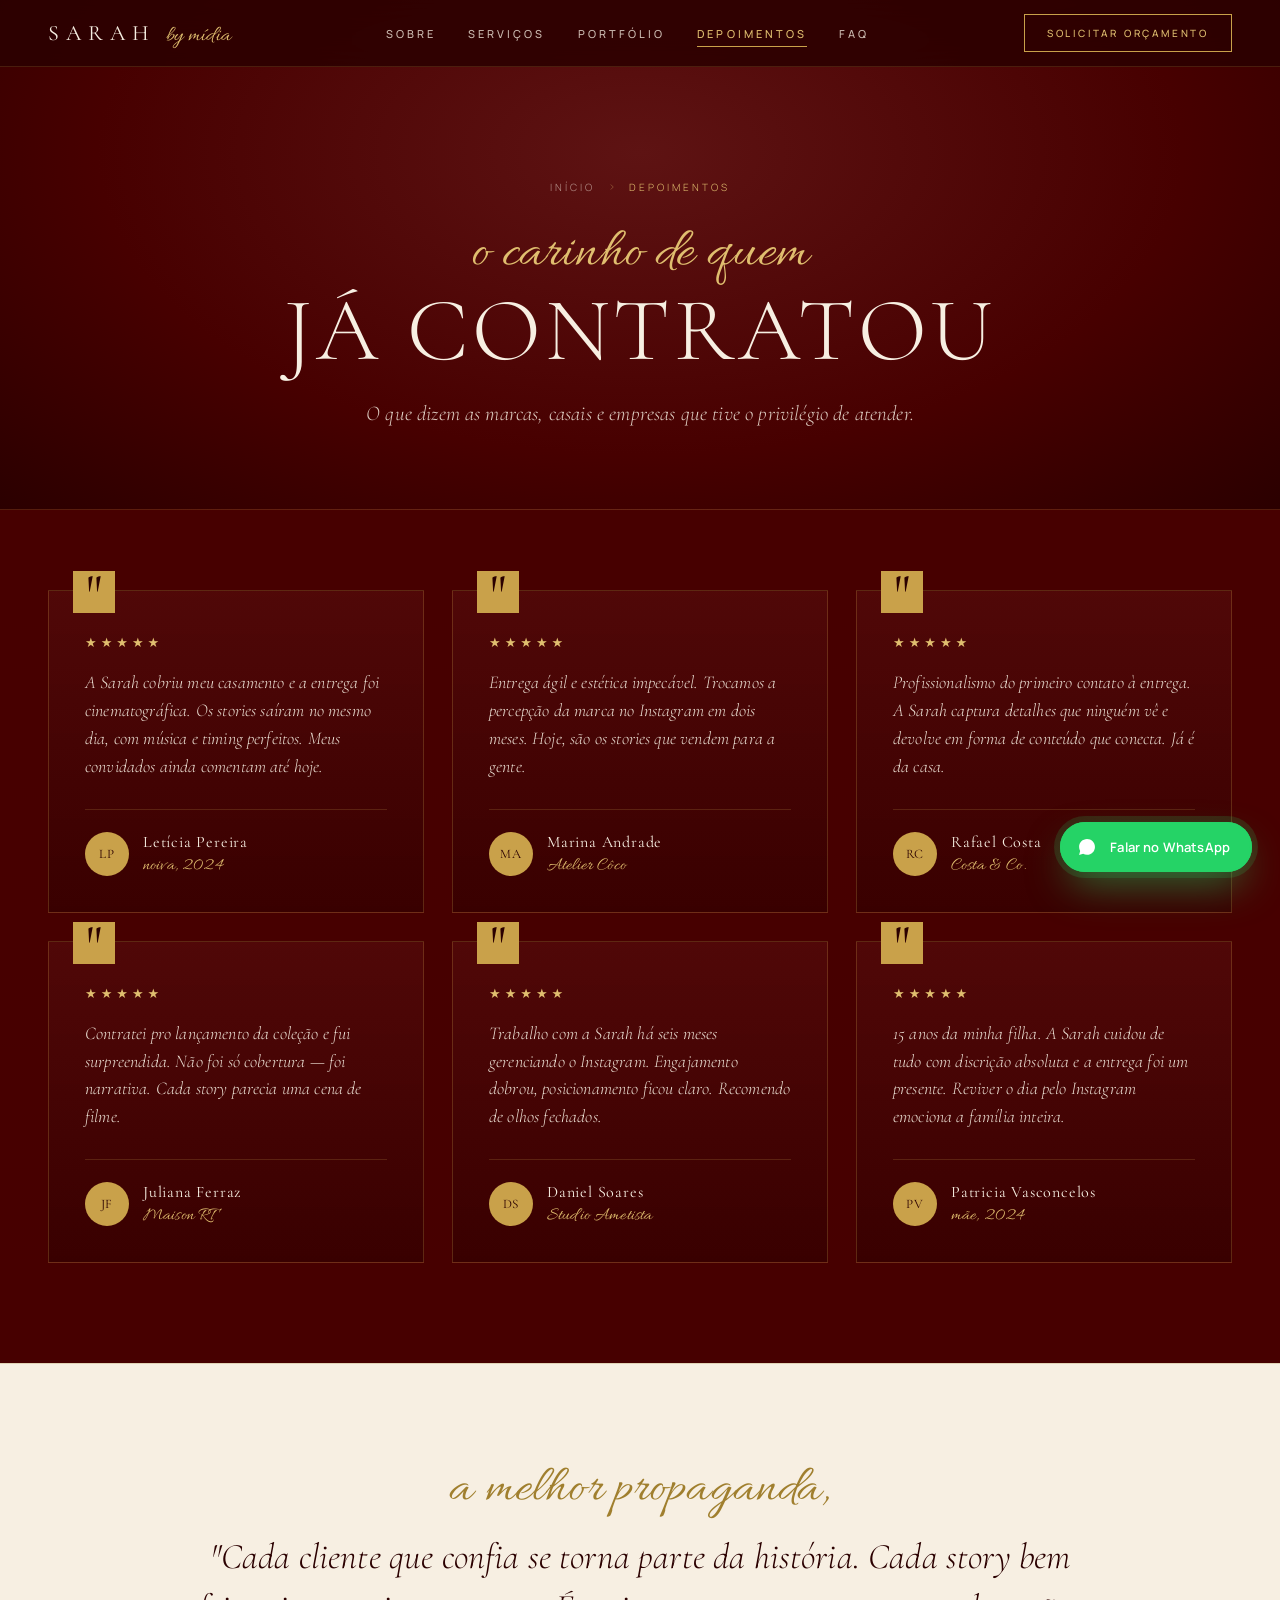
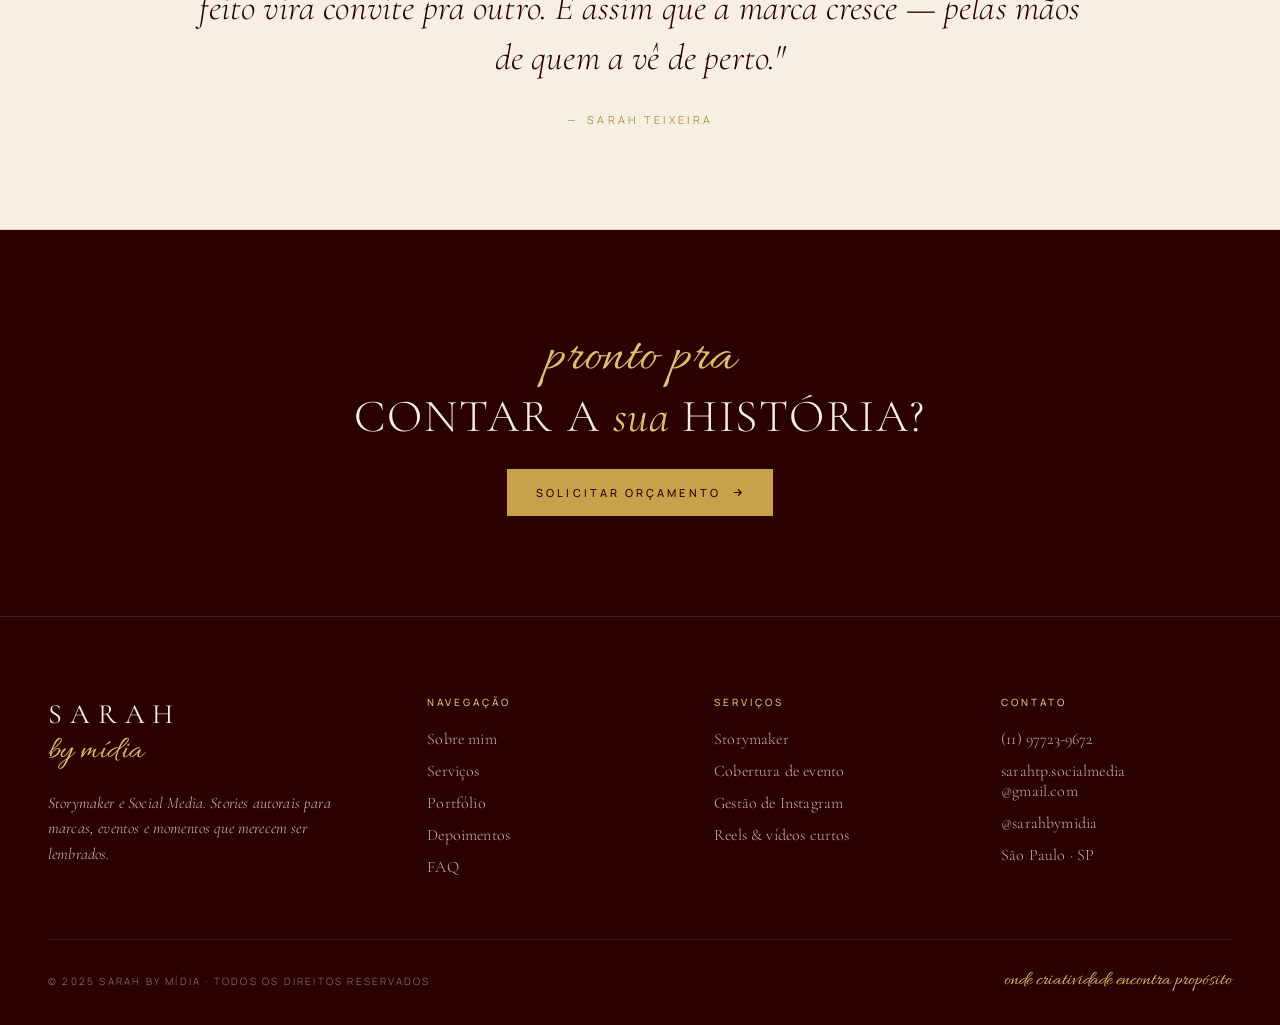
==== depoimentos.html @ 2881ff25 "Publica site Sarah by Midia para revisao do cliente Site estatico (HTML/CSS/JS) do projeto Sarah Soc" ====
<!DOCTYPE html>
<html lang="pt-BR">
<head>
<meta charset="UTF-8" />
<meta name="viewport" content="width=device-width, initial-scale=1.0" />
<title>Depoimentos — Sarah by Mídia</title>
<link rel="preconnect" href="https://fonts.googleapis.com">
<link rel="preconnect" href="https://fonts.gstatic.com" crossorigin>
<link href="https://fonts.googleapis.com/css2?family=Cormorant+Garamond:ital,wght@0,300;0,400;0,500;1,300;1,400;1,500&family=Allura&family=Manrope:wght@200;300;400;500;600&display=swap" rel="stylesheet">
<link rel="stylesheet" href="styles.css">

<style>
.testimonials { padding: 80px 48px 100px; }
.testimonials__container { max-width: 1280px; margin: 0 auto; }
.testimonials__grid {
  display: grid; grid-template-columns: repeat(3, 1fr); gap: 28px;
}
.testimonial {
  background: linear-gradient(180deg, rgba(94,19,19,0.4), rgba(43,0,0,0.5));
  border: 1px solid rgba(201,161,74,0.25);
  padding: 42px 36px 36px; position: relative;
}
.testimonial__quote {
  position: absolute; top: -20px; left: 24px;
  width: 42px; height: 42px; background: var(--gold); color: var(--wine-deep);
  display: grid; place-items: center;
  font-family: var(--font-display); font-size: 56px;
  font-weight: 400; line-height: 0; padding-top: 4px;
}
.testimonial__stars {
  color: var(--gold-light); margin-bottom: 18px;
  letter-spacing: 4px; font-size: 13px;
}
.testimonial__text {
  font-family: var(--font-display); font-style: italic; font-weight: 300;
  font-size: 18px; line-height: 1.55;
  color: rgba(247,239,226,0.92); margin-bottom: 28px;
}
.testimonial__person {
  display: flex; align-items: center; gap: 14px;
  padding-top: 22px; border-top: 1px solid rgba(201,161,74,0.2);
}
.testimonial__avatar {
  width: 44px; height: 44px; border-radius: 50%;
  background: var(--gold);
  display: grid; place-items: center;
  font-family: var(--font-display); font-weight: 400;
  color: var(--wine-deep); font-size: 13px;
  letter-spacing: 0.06em;
}
.testimonial__name strong {
  font-family: var(--font-display); font-weight: 400;
  font-size: 16px; color: var(--cream);
  letter-spacing: 0.05em;
  display: block; line-height: 1.2;
}
.testimonial__name span {
  font-family: var(--font-script);
  font-size: 18px; color: var(--gold-light); line-height: 1;
}
@media (max-width: 980px) { .testimonials__grid { grid-template-columns: 1fr 1fr; } }
@media (max-width: 720px) { .testimonials__grid { grid-template-columns: 1fr; } }

/* PULL QUOTE */
.pull-quote {
  background: var(--cream); color: var(--ink);
  padding: 100px 48px; text-align: center;
  border-top: 1px solid rgba(160,127,46,0.25);
  border-bottom: 1px solid rgba(160,127,46,0.25);
}
.pull-quote__inner { max-width: 900px; margin: 0 auto; }
.pull-quote .script { font-size: clamp(34px, 4.4vw, 52px); color: var(--gold-deep); }
.pull-quote blockquote {
  font-family: var(--font-display); font-style: italic; font-weight: 300;
  font-size: clamp(24px, 3.2vw, 36px); line-height: 1.4;
  color: var(--wine-deep); margin: 16px 0 24px;
}
.pull-quote cite {
  font-style: normal;
  font-size: 11px; letter-spacing: 0.3em; text-transform: uppercase;
  color: var(--gold-deep);
}
.pull-quote cite::before { content: "—"; margin-right: 8px; }

.cta-band {
  padding: 100px 48px; text-align: center; background: var(--wine-deep);
}
.cta-band .script { font-size: clamp(36px, 4.6vw, 56px); margin-bottom: 6px; }
.cta-band h2 {
  font-family: var(--font-display); font-weight: 300;
  font-size: clamp(28px, 3.8vw, 46px); letter-spacing: 0.04em; text-transform: uppercase;
  color: var(--cream); margin-bottom: 28px;
}
.cta-band h2 .italic { font-style: italic; font-weight: 400; text-transform: none; color: var(--gold-light); letter-spacing: 0.005em; }
</style>
</head>
<body>

<header class="nav solid" id="nav">
  <a href="index.html" class="nav__brand">Sarah <small>by mídia</small></a>
  <nav class="nav__links">
    <a href="sobre.html">Sobre</a>
    <a href="servicos.html">Serviços</a>
    <a href="portfolio.html">Portfólio</a>
    <a href="depoimentos.html" class="active">Depoimentos</a>
    <a href="faq.html">FAQ</a>
  </nav>
  <div style="display:flex; gap:12px; align-items:center;">
    <a href="contato.html" class="nav__cta">Solicitar orçamento</a>
    <button class="nav__toggle" aria-label="Menu" onclick="document.getElementById('nav').classList.toggle('open')">
      <svg viewBox="0 0 24 24" fill="none" stroke="currentColor" stroke-width="1.6" width="18" height="18"><path d="M4 7h16M4 12h16M4 17h16"/></svg>
    </button>
  </div>
</header>

<section class="page-hero">
  <div class="crumbs">
    <a href="index.html">Início</a>
    <svg viewBox="0 0 24 24" fill="none" stroke="currentColor" stroke-width="1.6"><path d="M9 6l6 6-6 6"/></svg>
    <span>Depoimentos</span>
  </div>
  <div class="script">o carinho de quem</div>
  <h1>já contratou</h1>
  <p>O que dizem as marcas, casais e empresas que tive o privilégio de atender.</p>
</section>

<section class="testimonials">
  <div class="testimonials__container">
    <div class="testimonials__grid">
      <article class="testimonial">
        <div class="testimonial__quote">"</div>
        <div class="testimonial__stars">★★★★★</div>
        <p class="testimonial__text">A Sarah cobriu meu casamento e a entrega foi cinematográfica. Os stories saíram no mesmo dia, com música e timing perfeitos. Meus convidados ainda comentam até hoje.</p>
        <div class="testimonial__person">
          <div class="testimonial__avatar">LP</div>
          <div class="testimonial__name">
            <strong>Letícia Pereira</strong>
            <span>noiva, 2024</span>
          </div>
        </div>
      </article>

      <article class="testimonial">
        <div class="testimonial__quote">"</div>
        <div class="testimonial__stars">★★★★★</div>
        <p class="testimonial__text">Entrega ágil e estética impecável. Trocamos a percepção da marca no Instagram em dois meses. Hoje, são os stories que vendem para a gente.</p>
        <div class="testimonial__person">
          <div class="testimonial__avatar">MA</div>
          <div class="testimonial__name">
            <strong>Marina Andrade</strong>
            <span>Atelier Côco</span>
          </div>
        </div>
      </article>

      <article class="testimonial">
        <div class="testimonial__quote">"</div>
        <div class="testimonial__stars">★★★★★</div>
        <p class="testimonial__text">Profissionalismo do primeiro contato à entrega. A Sarah captura detalhes que ninguém vê e devolve em forma de conteúdo que conecta. Já é da casa.</p>
        <div class="testimonial__person">
          <div class="testimonial__avatar">RC</div>
          <div class="testimonial__name">
            <strong>Rafael Costa</strong>
            <span>Costa & Co.</span>
          </div>
        </div>
      </article>

      <article class="testimonial">
        <div class="testimonial__quote">"</div>
        <div class="testimonial__stars">★★★★★</div>
        <p class="testimonial__text">Contratei pro lançamento da coleção e fui surpreendida. Não foi só cobertura — foi narrativa. Cada story parecia uma cena de filme.</p>
        <div class="testimonial__person">
          <div class="testimonial__avatar">JF</div>
          <div class="testimonial__name">
            <strong>Juliana Ferraz</strong>
            <span>Maison RT</span>
          </div>
        </div>
      </article>

      <article class="testimonial">
        <div class="testimonial__quote">"</div>
        <div class="testimonial__stars">★★★★★</div>
        <p class="testimonial__text">Trabalho com a Sarah há seis meses gerenciando o Instagram. Engajamento dobrou, posicionamento ficou claro. Recomendo de olhos fechados.</p>
        <div class="testimonial__person">
          <div class="testimonial__avatar">DS</div>
          <div class="testimonial__name">
            <strong>Daniel Soares</strong>
            <span>Studio Ametista</span>
          </div>
        </div>
      </article>

      <article class="testimonial">
        <div class="testimonial__quote">"</div>
        <div class="testimonial__stars">★★★★★</div>
        <p class="testimonial__text">15 anos da minha filha. A Sarah cuidou de tudo com discrição absoluta e a entrega foi um presente. Reviver o dia pelo Instagram emociona a família inteira.</p>
        <div class="testimonial__person">
          <div class="testimonial__avatar">PV</div>
          <div class="testimonial__name">
            <strong>Patricia Vasconcelos</strong>
            <span>mãe, 2024</span>
          </div>
        </div>
      </article>
    </div>
  </div>
</section>

<section class="pull-quote">
  <div class="pull-quote__inner">
    <div class="script">a melhor propaganda,</div>
    <blockquote>
      "Cada cliente que confia se torna parte da história. Cada story bem feito vira convite pra outro. É assim que a marca cresce — pelas mãos de quem a vê de perto."
    </blockquote>
    <cite>Sarah Teixeira</cite>
  </div>
</section>

<section class="cta-band">
  <div class="script">pronto pra</div>
  <h2>contar a <span class="italic">sua</span> história?</h2>
  <a href="contato.html" class="btn btn-gold">
    Solicitar orçamento
    <svg viewBox="0 0 24 24" fill="none" stroke="currentColor" stroke-width="2"><path d="M5 12h14M13 6l6 6-6 6"/></svg>
  </a>
</section>

<footer class="footer">
  <div class="footer__grid">
    <div>
      <div class="footer__brand">Sarah</div>
      <div class="footer__tagline">by mídia</div>
      <p class="footer__about">Storymaker e Social Media. Stories autorais para marcas, eventos e momentos que merecem ser lembrados.</p>
    </div>
    <div class="footer__col">
      <h4>Navegação</h4>
      <ul>
        <li><a href="sobre.html">Sobre mim</a></li>
        <li><a href="servicos.html">Serviços</a></li>
        <li><a href="portfolio.html">Portfólio</a></li>
        <li><a href="depoimentos.html">Depoimentos</a></li>
        <li><a href="faq.html">FAQ</a></li>
      </ul>
    </div>
    <div class="footer__col">
      <h4>Serviços</h4>
      <ul>
        <li><a href="servicos.html">Storymaker</a></li>
        <li><a href="servicos.html">Cobertura de evento</a></li>
        <li><a href="servicos.html">Gestão de Instagram</a></li>
        <li><a href="servicos.html">Reels & vídeos curtos</a></li>
      </ul>
    </div>
    <div class="footer__col">
      <h4>Contato</h4>
      <ul>
        <li><a href="https://wa.me/5511977239672">(11) 97723-9672</a></li>
        <li><a href="mailto:sarahtp.socialmedia@gmail.com">sarahtp.socialmedia<br>@gmail.com</a></li>
        <li><a href="#">@sarahbymidia</a></li>
        <li>São Paulo · SP</li>
      </ul>
    </div>
  </div>
  <div class="footer__bottom">
    <span>© 2025 Sarah by Mídia · Todos os direitos reservados</span>
    <small>onde criatividade encontra propósito</small>
  </div>
</footer>

<a href="https://wa.me/5511977239672?text=Ol%C3%A1%20Sarah%2C%20vim%20do%20site%20e%20gostaria%20de%20um%20or%C3%A7amento." class="wa-float" target="_blank" rel="noopener">
  <span class="pulse"></span>
  <svg viewBox="0 0 32 32" fill="currentColor"><path d="M19.11 17.31c-.31-.16-1.84-.91-2.13-1.01-.29-.11-.49-.16-.7.16-.21.31-.8 1.01-.98 1.22-.18.21-.36.23-.67.08-.31-.16-1.31-.48-2.5-1.54-.92-.82-1.55-1.84-1.73-2.15-.18-.31-.02-.48.14-.63.14-.14.31-.36.47-.54.16-.18.21-.31.31-.52.1-.21.05-.39-.03-.54-.08-.16-.7-1.69-.96-2.31-.25-.61-.51-.53-.7-.54-.18-.01-.39-.01-.6-.01-.21 0-.54.08-.83.39-.29.31-1.09 1.07-1.09 2.6 0 1.53 1.12 3.01 1.27 3.22.16.21 2.2 3.36 5.34 4.71.74.32 1.33.51 1.78.66.75.24 1.43.21 1.97.13.6-.09 1.84-.75 2.1-1.48.26-.73.26-1.35.18-1.48-.08-.13-.28-.21-.59-.36zM16.04 4.5C9.69 4.5 4.5 9.69 4.5 16.04c0 2.04.53 4.03 1.54 5.79L4.5 27.5l5.86-1.53c1.7.93 3.61 1.42 5.68 1.42 6.35 0 11.54-5.19 11.54-11.54S22.39 4.5 16.04 4.5z"/></svg>
  <span>Falar no WhatsApp</span>
</a>

</body>
</html>
---- styles.css ----
/* ============================================================
   SARAH BY MÍDIA — shared styles
   Elegant editorial system: Cormorant Garamond + Allura + Manrope
   ============================================================ */

:root {
  --wine: #470000;
  --wine-deep: #2B0000;
  --wine-soft: #5E1313;
  --gold: #C9A14A;
  --gold-light: #E0BE6F;
  --gold-deep: #A07F2E;
  --cream: #F7EFE2;
  --cream-soft: #FDF8EE;
  --ivory: #FFFFFF;
  --ink: #1A0606;

  --font-display: "Cormorant Garamond", "Times New Roman", serif;
  --font-script: "Allura", "Brush Script MT", cursive;
  --font-body: "Manrope", -apple-system, system-ui, sans-serif;
}

/* ------- reset ------- */
*, *::before, *::after { box-sizing: border-box; }
html { scroll-behavior: smooth; }
body {
  margin: 0;
  font-family: var(--font-body);
  font-weight: 300;
  background: var(--wine);
  color: var(--cream);
  -webkit-font-smoothing: antialiased;
  text-rendering: optimizeLegibility;
  letter-spacing: 0.01em;
}
img { max-width: 100%; display: block; }
a { color: inherit; text-decoration: none; }
button { font: inherit; cursor: pointer; border: none; background: none; color: inherit; }
::selection { background: var(--gold); color: var(--wine-deep); }
h1, h2, h3, h4 { margin: 0; line-height: 1.05; font-weight: 300; }

/* ------- typography helpers ------- */
.display {
  font-family: var(--font-display);
  font-weight: 300;
  letter-spacing: 0.05em;
  text-transform: uppercase;
  line-height: 1.0;
}
.display .italic {
  font-family: var(--font-display);
  font-style: italic;
  font-weight: 400;
  text-transform: none;
  letter-spacing: 0.005em;
}
.script {
  font-family: var(--font-script);
  color: var(--gold-light);
  line-height: 1;
}
.eyebrow {
  font-family: var(--font-body);
  font-size: 11px; font-weight: 500;
  letter-spacing: 0.32em; text-transform: uppercase;
  color: var(--gold-light);
  display: inline-flex; align-items: center; gap: 14px;
}
.eyebrow::before {
  content: ""; width: 28px; height: 1px; background: var(--gold);
}
.eyebrow.center::before { display: none; }

/* ------- layout ------- */
.section { padding: 120px 48px; position: relative; }
.section--lg { padding: 140px 48px; }
.section--sm { padding: 80px 48px; }
.container { max-width: 1280px; margin: 0 auto; }
@media (max-width: 860px) {
  .section, .section--lg, .section--sm { padding-left: 24px; padding-right: 24px; }
  .section { padding-top: 80px; padding-bottom: 80px; }
  .section--lg { padding-top: 96px; padding-bottom: 96px; }
}

/* ------- nav ------- */
.nav {
  position: fixed; top: 0; left: 0; right: 0; z-index: 50;
  padding: 22px 48px;
  display: flex; align-items: center; justify-content: space-between;
  transition: background 0.35s ease, padding 0.35s ease, backdrop-filter 0.35s ease;
}
.nav.scrolled, .nav.solid {
  background: rgba(43, 0, 0, 0.85);
  backdrop-filter: blur(14px);
  -webkit-backdrop-filter: blur(14px);
  padding: 14px 48px;
  border-bottom: 1px solid rgba(201,161,74,0.18);
}
.nav__brand {
  display: flex; align-items: baseline; gap: 8px;
  font-family: var(--font-display);
  font-weight: 400;
  font-size: 22px;
  letter-spacing: 0.32em;
  color: var(--cream);
  text-transform: uppercase;
  white-space: nowrap; flex-shrink: 0;
}
.nav__brand small {
  font-family: var(--font-script);
  font-size: 22px;
  color: var(--gold-light);
  letter-spacing: 0; line-height: 1;
  text-transform: none; font-weight: 400;
  margin-left: 2px;
}
.nav__links { display: flex; gap: 32px; align-items: center; }
.nav__links a {
  font-size: 11px; letter-spacing: 0.28em; text-transform: uppercase;
  font-weight: 500; color: var(--cream); opacity: 0.78;
  transition: opacity 0.2s, color 0.2s;
  position: relative; padding: 4px 0;
}
.nav__links a::after {
  content: ""; position: absolute; left: 0; right: 0; bottom: -2px;
  height: 1px; background: var(--gold);
  transform: scaleX(0); transform-origin: left; transition: transform 0.3s;
}
.nav__links a:hover,
.nav__links a.active { opacity: 1; color: var(--gold-light); }
.nav__links a.active::after,
.nav__links a:hover::after { transform: scaleX(1); }
.nav__cta {
  padding: 11px 22px; border: 1px solid var(--gold);
  font-size: 10px; letter-spacing: 0.28em; text-transform: uppercase;
  color: var(--gold-light); background: transparent;
  font-weight: 500;
  transition: background 0.25s, color 0.25s;
}
.nav__cta:hover { background: var(--gold); color: var(--wine-deep); }
.nav__toggle { display: none; }

@media (max-width: 1100px) {
  .nav__links { display: none; position: fixed; top: 64px; right: 24px;
    flex-direction: column; gap: 12px; padding: 24px 28px;
    background: var(--wine-deep); border: 1px solid rgba(201,161,74,0.25); }
  .nav.open .nav__links { display: flex; }
  .nav__toggle { display: grid; place-items: center; width: 36px; height: 36px;
    border: 1px solid rgba(201,161,74,0.4); color: var(--gold-light); }
}
@media (max-width: 860px) {
  .nav, .nav.scrolled, .nav.solid { padding-left: 24px; padding-right: 24px; }
  .nav__brand { font-size: 18px; }
  .nav__cta { padding: 10px 14px; font-size: 9px; }
}

/* ------- buttons ------- */
.btn {
  display: inline-flex; align-items: center; gap: 10px;
  padding: 15px 28px;
  font-size: 11px; letter-spacing: 0.28em; text-transform: uppercase;
  font-weight: 500;
  transition: all 0.25s ease;
  cursor: pointer; border: 1px solid transparent;
}
.btn-gold { background: var(--gold); color: var(--wine-deep); border-color: var(--gold); }
.btn-gold:hover { background: var(--gold-light); border-color: var(--gold-light); }
.btn-outline { background: transparent; color: var(--cream); border-color: rgba(247,239,226,0.4); }
.btn-outline:hover { border-color: var(--gold); color: var(--gold-light); }
.btn-wine { background: var(--wine-deep); color: var(--cream); border-color: var(--wine-deep); }
.btn-wine:hover { background: var(--wine); }
.btn svg { width: 13px; height: 13px; transition: transform 0.25s; }
.btn:hover svg { transform: translateX(4px); }

/* ------- divider with ornament ------- */
.ornament {
  display: flex; align-items: center; justify-content: center;
  gap: 18px; margin: 28px 0;
}
.ornament span { height: 1px; background: var(--gold); width: 80px; opacity: 0.7; }
.ornament svg { width: 14px; height: 14px; color: var(--gold); }

/* ------- floating WhatsApp ------- */
.wa-float {
  position: fixed; bottom: 28px; right: 28px; z-index: 60;
  display: flex; align-items: center; gap: 12px;
  padding: 14px 22px 14px 16px;
  background: #25D366; color: #fff;
  border-radius: 999px;
  font-size: 13px; font-weight: 600;
  box-shadow: 0 18px 40px -8px rgba(37,211,102,0.55), 0 0 0 6px rgba(37,211,102,0.16);
  transition: transform 0.25s;
}
.wa-float:hover { transform: translateY(-3px); }
.wa-float svg { width: 22px; height: 22px; }
.wa-float .pulse {
  position: absolute; inset: 0; border-radius: 999px;
  border: 2px solid #25D366;
  animation: pulse 2s infinite ease-out; pointer-events: none;
}
@keyframes pulse {
  0% { transform: scale(1); opacity: 0.65; }
  100% { transform: scale(1.6); opacity: 0; }
}
@media (max-width: 560px) { .wa-float span { display: none; } .wa-float { padding: 16px; } }

/* ------- footer ------- */
.footer {
  background: var(--wine-deep);
  padding: 80px 48px 32px;
  border-top: 1px solid rgba(201,161,74,0.2);
}
.footer__grid {
  display: grid; grid-template-columns: 1.4fr 1fr 1fr 1fr; gap: 56px;
  max-width: 1280px; margin: 0 auto 56px;
}
.footer__brand {
  font-family: var(--font-display); font-weight: 400;
  font-size: 28px; letter-spacing: 0.28em; text-transform: uppercase;
  color: var(--cream); margin-bottom: 4px;
}
.footer__tagline {
  font-family: var(--font-script); font-size: 32px;
  color: var(--gold-light); margin-bottom: 24px; line-height: 1;
}
.footer__about {
  font-family: var(--font-display); font-style: italic; font-weight: 300;
  font-size: 16px; line-height: 1.6; color: rgba(247,239,226,0.78);
  max-width: 320px;
}
.footer__col h4 {
  font-family: var(--font-body); font-weight: 500;
  font-size: 10px; letter-spacing: 0.3em; text-transform: uppercase;
  color: var(--gold-light); margin: 0 0 22px;
}
.footer__col ul { list-style: none; margin: 0; padding: 0; display: flex; flex-direction: column; gap: 12px; }
.footer__col a, .footer__col li {
  font-family: var(--font-display); font-size: 16px; font-weight: 300;
  color: rgba(247,239,226,0.75); transition: color 0.2s;
}
.footer__col a:hover { color: var(--gold-light); }
.footer__bottom {
  max-width: 1280px; margin: 0 auto;
  padding-top: 28px; border-top: 1px solid rgba(201,161,74,0.18);
  display: flex; justify-content: space-between; align-items: center;
  font-size: 10px; letter-spacing: 0.22em; text-transform: uppercase;
  color: rgba(247,239,226,0.5);
  flex-wrap: wrap; gap: 16px;
}
.footer__bottom small {
  font-family: var(--font-script); font-size: 20px; letter-spacing: 0;
  color: var(--gold-light); text-transform: none;
}
@media (max-width: 860px) { .footer__grid { grid-template-columns: 1fr 1fr; gap: 32px; } }
@media (max-width: 560px) { .footer__grid { grid-template-columns: 1fr; } }

/* ------- reveal ------- */
.reveal { opacity: 0; transform: translateY(20px); transition: opacity 0.9s ease, transform 0.9s ease; }
.reveal.in { opacity: 1; transform: translateY(0); }

/* ------- image-slot ------- */
image-slot {
  --is-empty-bg: linear-gradient(135deg, var(--wine-soft), var(--wine-deep));
  --is-empty-fg: rgba(201,161,74,0.55);
  --is-empty-border: rgba(201,161,74,0.25);
}

/* ------- page hero (inner pages) ------- */
.page-hero {
  padding: 180px 48px 80px;
  text-align: center;
  position: relative;
  border-bottom: 1px solid rgba(201,161,74,0.18);
  background: radial-gradient(ellipse at 50% 30%, var(--wine-soft) 0%, var(--wine) 60%, var(--wine-deep) 100%);
}
.page-hero .script { font-size: clamp(36px, 4.4vw, 56px); margin-bottom: 4px; }
.page-hero h1 {
  font-family: var(--font-display); font-weight: 300;
  font-size: clamp(48px, 7vw, 96px);
  letter-spacing: 0.04em; text-transform: uppercase;
  color: var(--cream); line-height: 1; margin-bottom: 22px;
}
.page-hero h1 .italic {
  font-style: italic; font-weight: 400;
  text-transform: none; letter-spacing: 0.005em;
}
.page-hero p {
  font-family: var(--font-display); font-style: italic; font-weight: 300;
  font-size: 21px; line-height: 1.5; color: rgba(247,239,226,0.85);
  max-width: 640px; margin: 0 auto;
}
.crumbs {
  font-size: 10px; letter-spacing: 0.3em; text-transform: uppercase;
  color: var(--gold-light); margin-bottom: 32px;
  display: flex; justify-content: center; gap: 12px; align-items: center;
}
.crumbs a { color: rgba(247,239,226,0.6); }
.crumbs a:hover { color: var(--gold-light); }
.crumbs svg { width: 10px; height: 10px; opacity: 0.5; }
@media (max-width: 720px) { .page-hero { padding-top: 130px; padding-bottom: 60px; } }
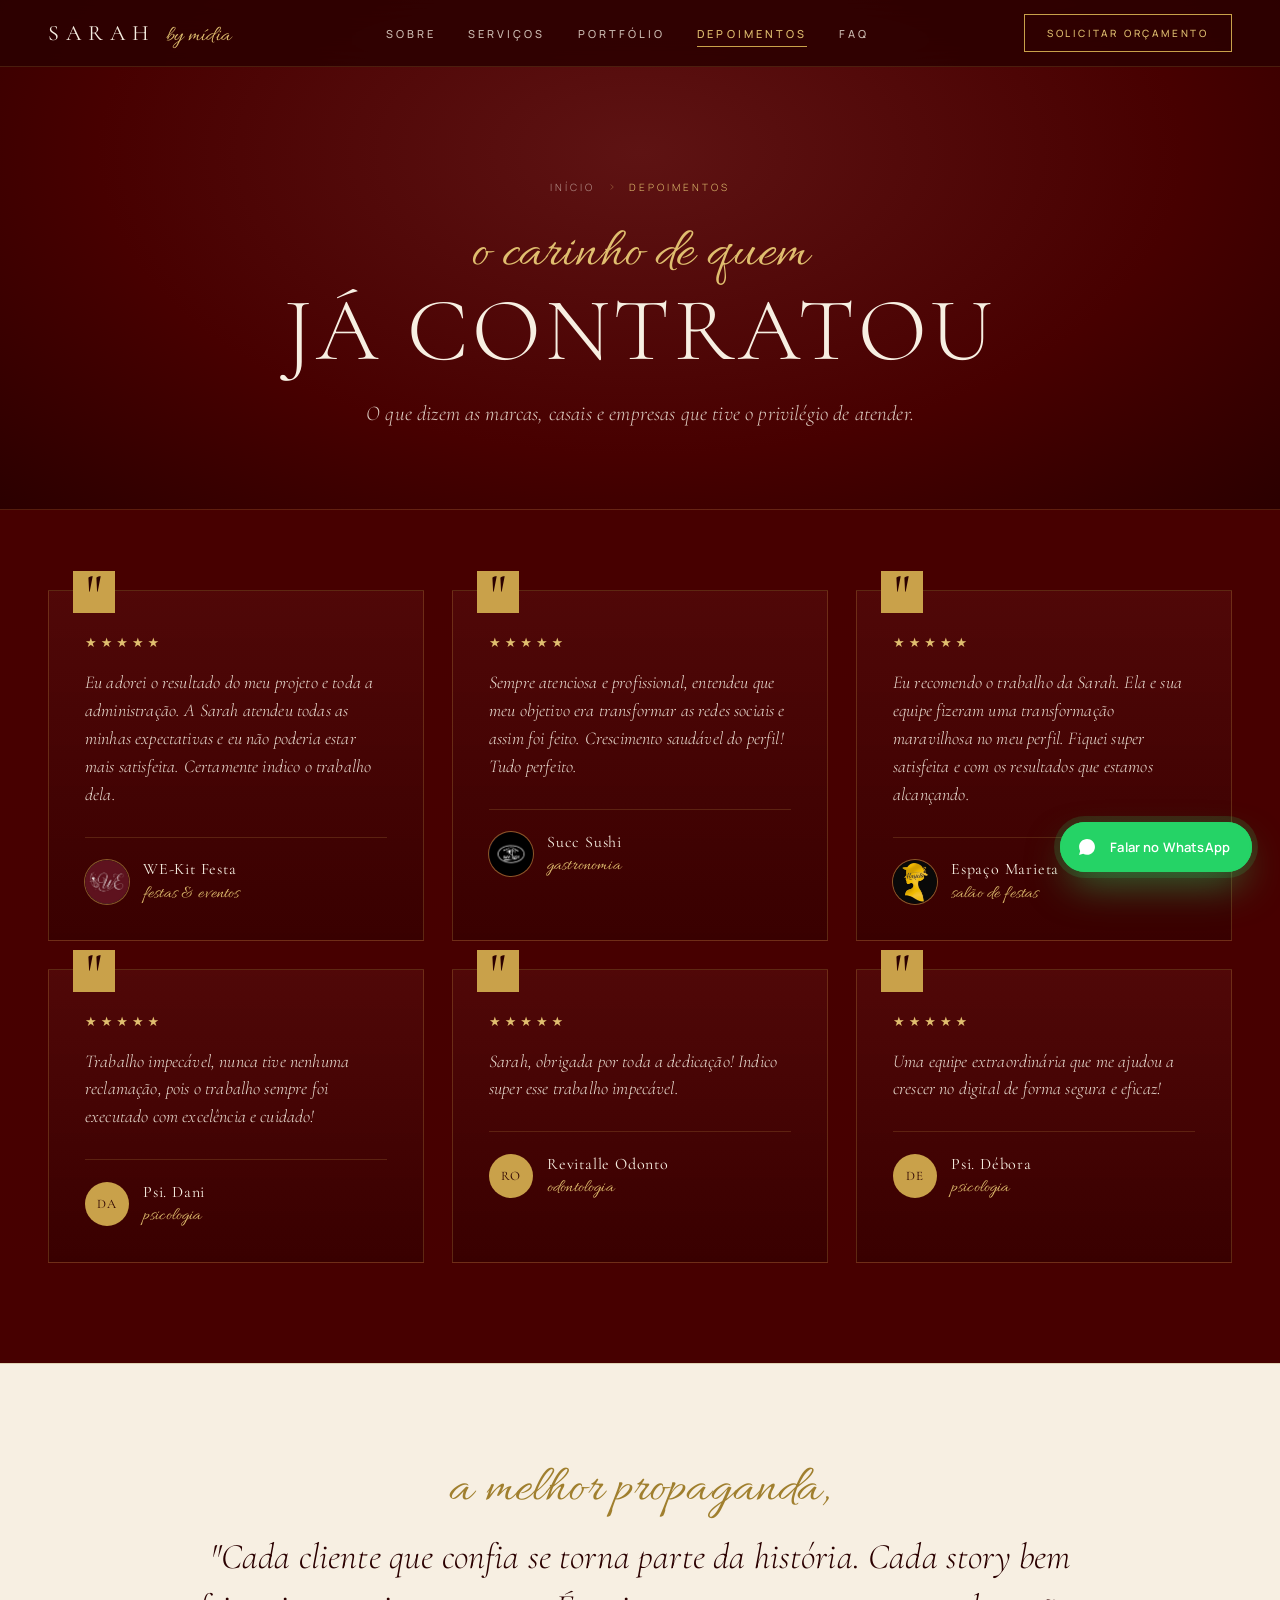
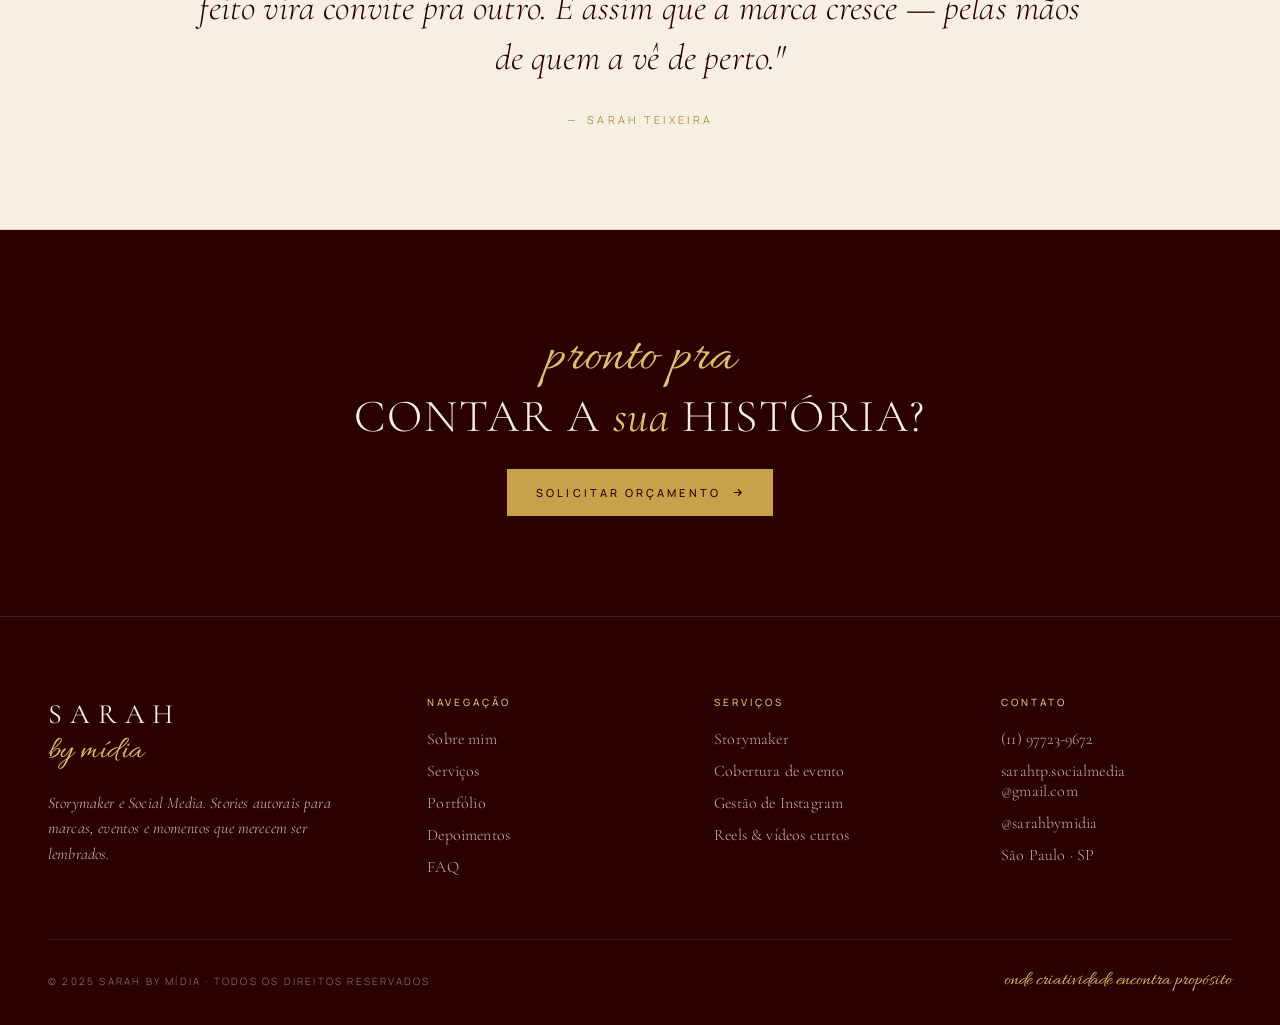
==== commit c2592acb: "Atualiza portfolio e depoimentos com conteudo real (fotos, logos e clientes) - Portfolio: substitui " ====
--- a/depoimentos.html
+++ b/depoimentos.html
@@ -47,6 +47,16 @@
   font-family: var(--font-display); font-weight: 400;
   color: var(--wine-deep); font-size: 13px;
   letter-spacing: 0.06em;
+  flex-shrink: 0; overflow: hidden;
+}
+.testimonial__avatar img {
+  width: 100%; height: 100%;
+  object-fit: cover; border-radius: 50%;
+  display: block;
+}
+.testimonial__avatar--logo {
+  background: none;
+  box-shadow: 0 0 0 1px rgba(201,161,74,0.55);
 }
 .testimonial__name strong {
   font-family: var(--font-display); font-weight: 400;
@@ -130,77 +140,77 @@
       <article class="testimonial">
         <div class="testimonial__quote">"</div>
         <div class="testimonial__stars">★★★★★</div>
-        <p class="testimonial__text">A Sarah cobriu meu casamento e a entrega foi cinematográfica. Os stories saíram no mesmo dia, com música e timing perfeitos. Meus convidados ainda comentam até hoje.</p>
-        <div class="testimonial__person">
-          <div class="testimonial__avatar">LP</div>
-          <div class="testimonial__name">
-            <strong>Letícia Pereira</strong>
-            <span>noiva, 2024</span>
-          </div>
-        </div>
-      </article>
-
-      <article class="testimonial">
-        <div class="testimonial__quote">"</div>
-        <div class="testimonial__stars">★★★★★</div>
-        <p class="testimonial__text">Entrega ágil e estética impecável. Trocamos a percepção da marca no Instagram em dois meses. Hoje, são os stories que vendem para a gente.</p>
-        <div class="testimonial__person">
-          <div class="testimonial__avatar">MA</div>
-          <div class="testimonial__name">
-            <strong>Marina Andrade</strong>
-            <span>Atelier Côco</span>
-          </div>
-        </div>
-      </article>
-
-      <article class="testimonial">
-        <div class="testimonial__quote">"</div>
-        <div class="testimonial__stars">★★★★★</div>
-        <p class="testimonial__text">Profissionalismo do primeiro contato à entrega. A Sarah captura detalhes que ninguém vê e devolve em forma de conteúdo que conecta. Já é da casa.</p>
-        <div class="testimonial__person">
-          <div class="testimonial__avatar">RC</div>
-          <div class="testimonial__name">
-            <strong>Rafael Costa</strong>
-            <span>Costa & Co.</span>
-          </div>
-        </div>
-      </article>
-
-      <article class="testimonial">
-        <div class="testimonial__quote">"</div>
-        <div class="testimonial__stars">★★★★★</div>
-        <p class="testimonial__text">Contratei pro lançamento da coleção e fui surpreendida. Não foi só cobertura — foi narrativa. Cada story parecia uma cena de filme.</p>
-        <div class="testimonial__person">
-          <div class="testimonial__avatar">JF</div>
-          <div class="testimonial__name">
-            <strong>Juliana Ferraz</strong>
-            <span>Maison RT</span>
-          </div>
-        </div>
-      </article>
-
-      <article class="testimonial">
-        <div class="testimonial__quote">"</div>
-        <div class="testimonial__stars">★★★★★</div>
-        <p class="testimonial__text">Trabalho com a Sarah há seis meses gerenciando o Instagram. Engajamento dobrou, posicionamento ficou claro. Recomendo de olhos fechados.</p>
-        <div class="testimonial__person">
-          <div class="testimonial__avatar">DS</div>
-          <div class="testimonial__name">
-            <strong>Daniel Soares</strong>
-            <span>Studio Ametista</span>
-          </div>
-        </div>
-      </article>
-
-      <article class="testimonial">
-        <div class="testimonial__quote">"</div>
-        <div class="testimonial__stars">★★★★★</div>
-        <p class="testimonial__text">15 anos da minha filha. A Sarah cuidou de tudo com discrição absoluta e a entrega foi um presente. Reviver o dia pelo Instagram emociona a família inteira.</p>
-        <div class="testimonial__person">
-          <div class="testimonial__avatar">PV</div>
-          <div class="testimonial__name">
-            <strong>Patricia Vasconcelos</strong>
-            <span>mãe, 2024</span>
+        <p class="testimonial__text">Eu adorei o resultado do meu projeto e toda a administração. A Sarah atendeu todas as minhas expectativas e eu não poderia estar mais satisfeita. Certamente indico o trabalho dela.</p>
+        <div class="testimonial__person">
+          <div class="testimonial__avatar testimonial__avatar--logo"><img src="uploads/we.jpg" alt="Logo WE-Kit Festa" /></div>
+          <div class="testimonial__name">
+            <strong>WE-Kit Festa</strong>
+            <span>festas &amp; eventos</span>
+          </div>
+        </div>
+      </article>
+
+      <article class="testimonial">
+        <div class="testimonial__quote">"</div>
+        <div class="testimonial__stars">★★★★★</div>
+        <p class="testimonial__text">Sempre atenciosa e profissional, entendeu que meu objetivo era transformar as redes sociais e assim foi feito. Crescimento saudável do perfil! Tudo perfeito.</p>
+        <div class="testimonial__person">
+          <div class="testimonial__avatar testimonial__avatar--logo"><img src="uploads/succ.jpg" alt="Logo Succ Sushi" /></div>
+          <div class="testimonial__name">
+            <strong>Succ Sushi</strong>
+            <span>gastronomia</span>
+          </div>
+        </div>
+      </article>
+
+      <article class="testimonial">
+        <div class="testimonial__quote">"</div>
+        <div class="testimonial__stars">★★★★★</div>
+        <p class="testimonial__text">Eu recomendo o trabalho da Sarah. Ela e sua equipe fizeram uma transformação maravilhosa no meu perfil. Fiquei super satisfeita e com os resultados que estamos alcançando.</p>
+        <div class="testimonial__person">
+          <div class="testimonial__avatar testimonial__avatar--logo"><img src="uploads/marieta.jpg" alt="Logo Espaço Marieta" /></div>
+          <div class="testimonial__name">
+            <strong>Espaço Marieta</strong>
+            <span>salão de festas</span>
+          </div>
+        </div>
+      </article>
+
+      <article class="testimonial">
+        <div class="testimonial__quote">"</div>
+        <div class="testimonial__stars">★★★★★</div>
+        <p class="testimonial__text">Trabalho impecável, nunca tive nenhuma reclamação, pois o trabalho sempre foi executado com excelência e cuidado!</p>
+        <div class="testimonial__person">
+          <div class="testimonial__avatar">DA</div>
+          <div class="testimonial__name">
+            <strong>Psi. Dani</strong>
+            <span>psicologia</span>
+          </div>
+        </div>
+      </article>
+
+      <article class="testimonial">
+        <div class="testimonial__quote">"</div>
+        <div class="testimonial__stars">★★★★★</div>
+        <p class="testimonial__text">Sarah, obrigada por toda a dedicação! Indico super esse trabalho impecável.</p>
+        <div class="testimonial__person">
+          <div class="testimonial__avatar">RO</div>
+          <div class="testimonial__name">
+            <strong>Revitalle Odonto</strong>
+            <span>odontologia</span>
+          </div>
+        </div>
+      </article>
+
+      <article class="testimonial">
+        <div class="testimonial__quote">"</div>
+        <div class="testimonial__stars">★★★★★</div>
+        <p class="testimonial__text">Uma equipe extraordinária que me ajudou a crescer no digital de forma segura e eficaz!</p>
+        <div class="testimonial__person">
+          <div class="testimonial__avatar">DE</div>
+          <div class="testimonial__name">
+            <strong>Psi. Débora</strong>
+            <span>psicologia</span>
           </div>
         </div>
       </article>
